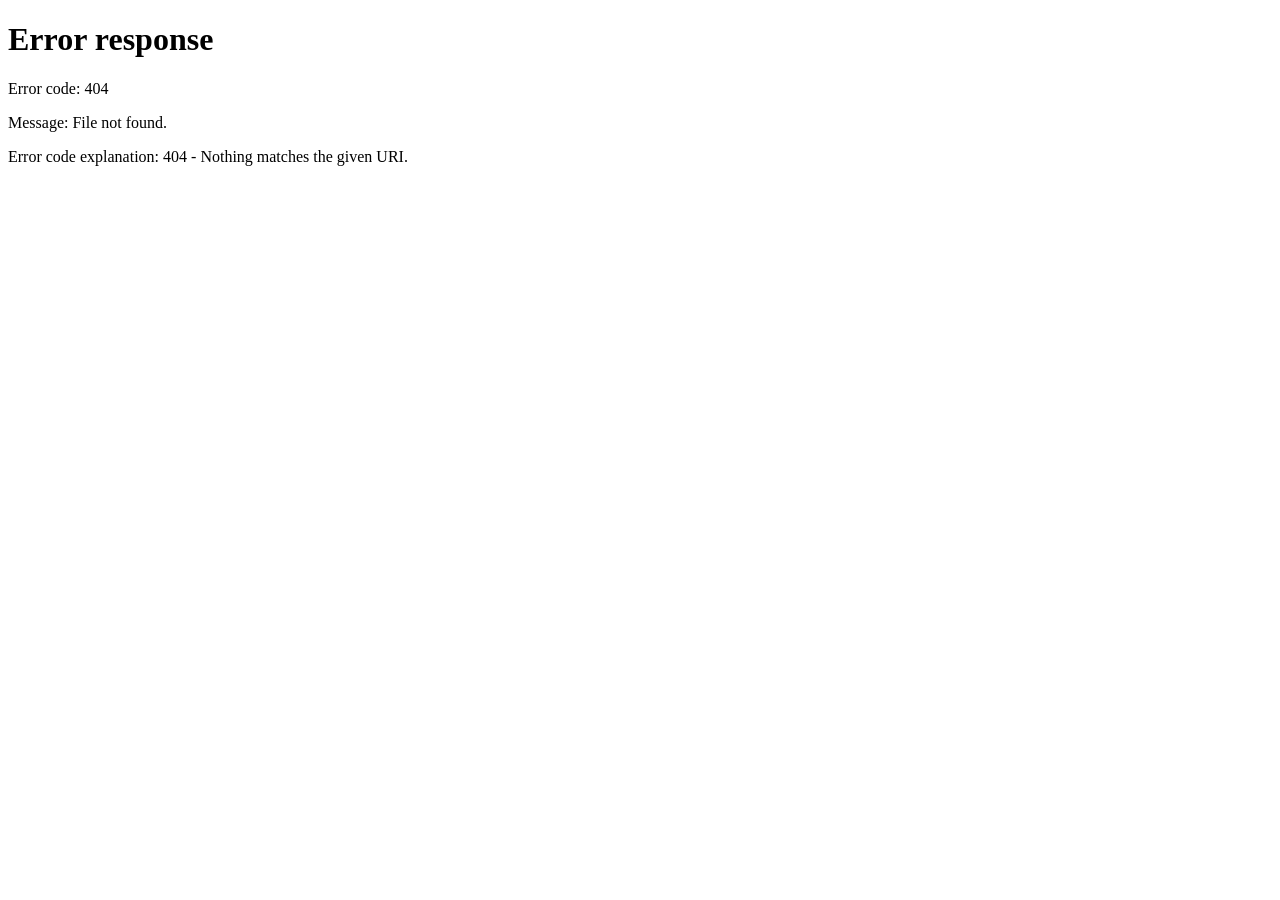
==== index.html @ c8d60f19 "init" ====
<!DOCTYPE html>
<html>
  <head>
    <meta charset="utf-8">
    <title>Redirecting</title>
    <meta http-equiv="refresh" content="0; url=/public_website/about-me">
  </head>
  <body>
    <pre>Redirecting to <a href="/public_website/about-me">/public_website/about-me</a></pre>
  </body>
</html>
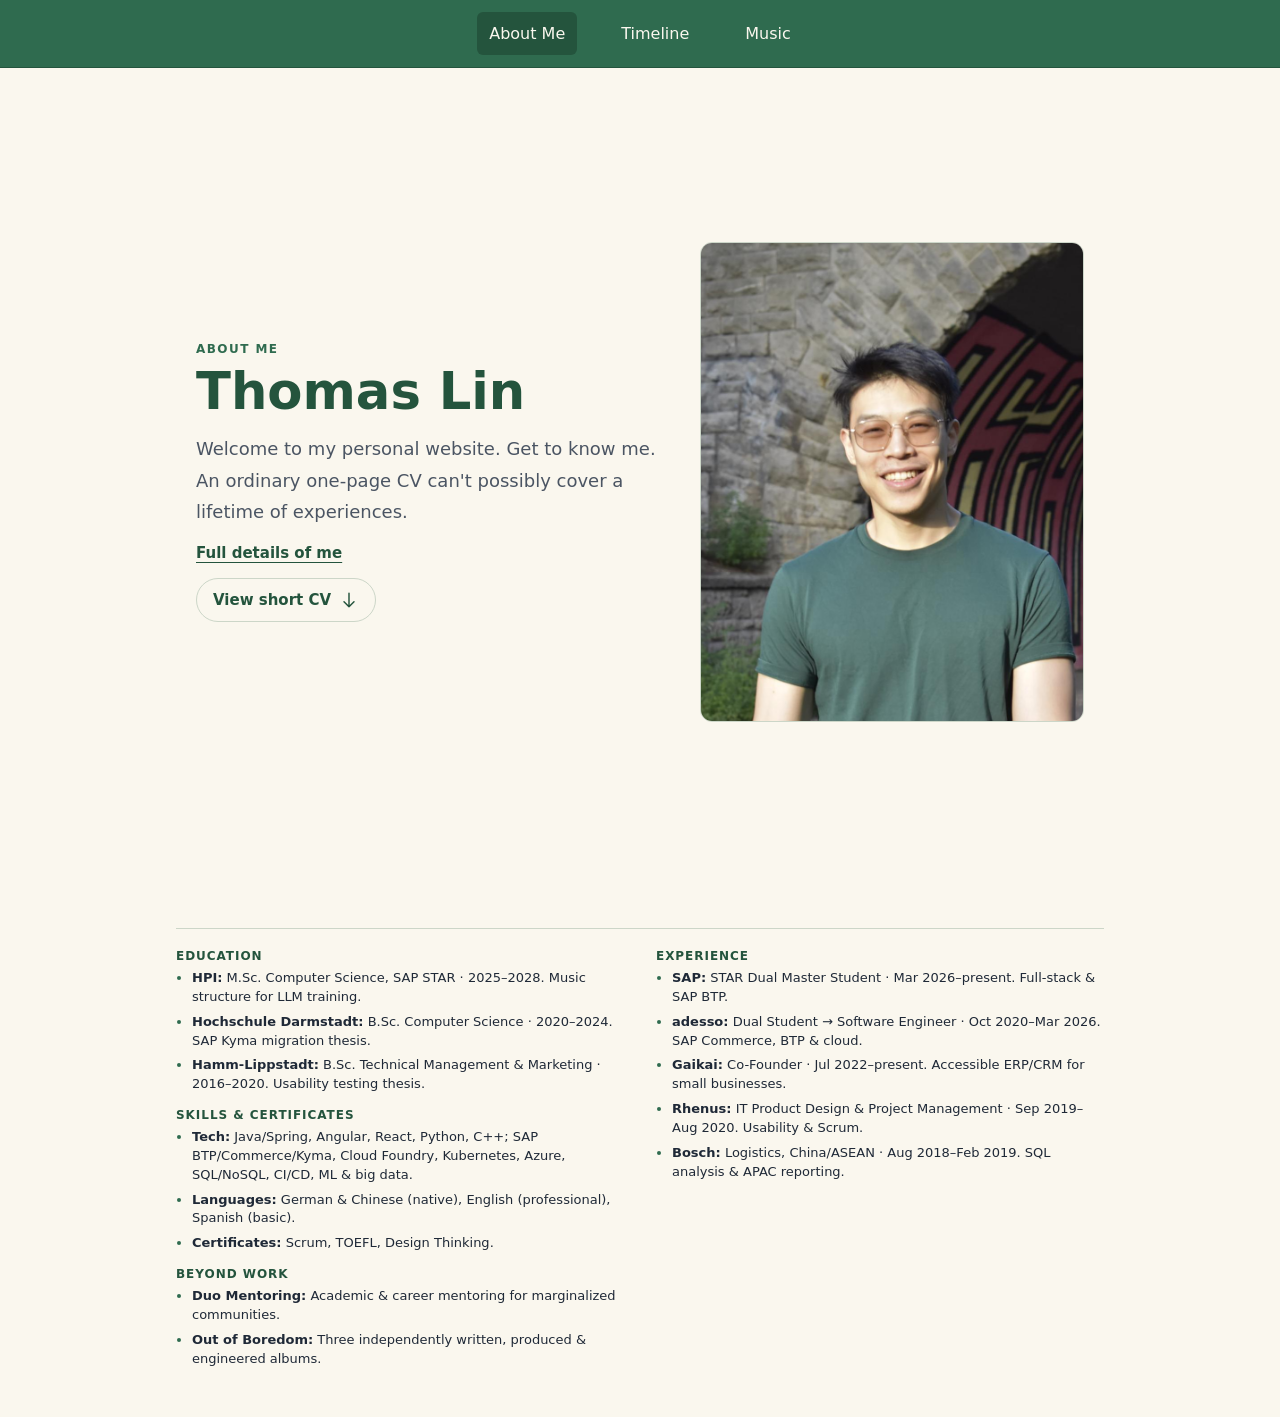
==== commit 67d80ba2: "Fix paths for custom domain" ====
--- a/index.html
+++ b/index.html
@@ -3,9 +3,9 @@
   <head>
     <meta charset="utf-8">
     <title>Redirecting</title>
-    <meta http-equiv="refresh" content="0; url=/public_website/about-me">
+    <meta http-equiv="refresh" content="0; url=/about-me">
   </head>
   <body>
-    <pre>Redirecting to <a href="/public_website/about-me">/public_website/about-me</a></pre>
+    <pre>Redirecting to <a href="/about-me">/about-me</a></pre>
   </body>
 </html>
